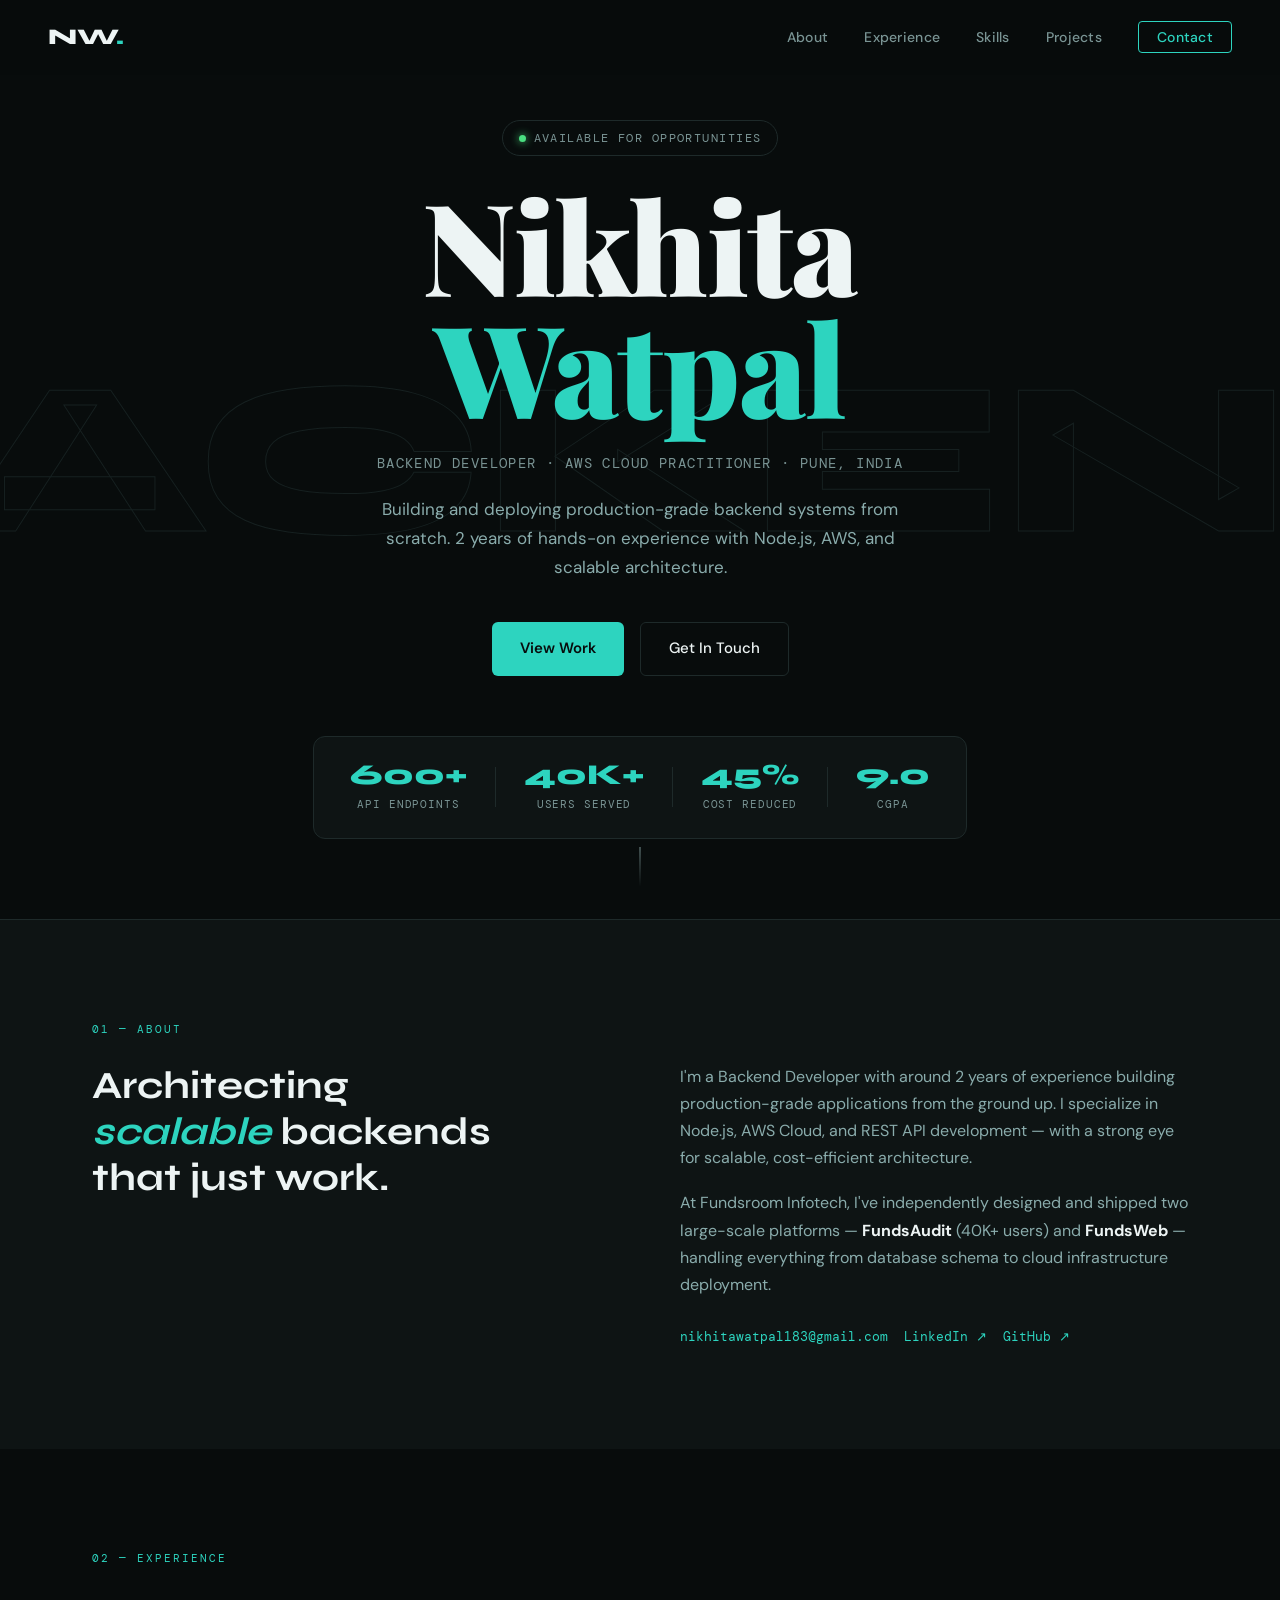
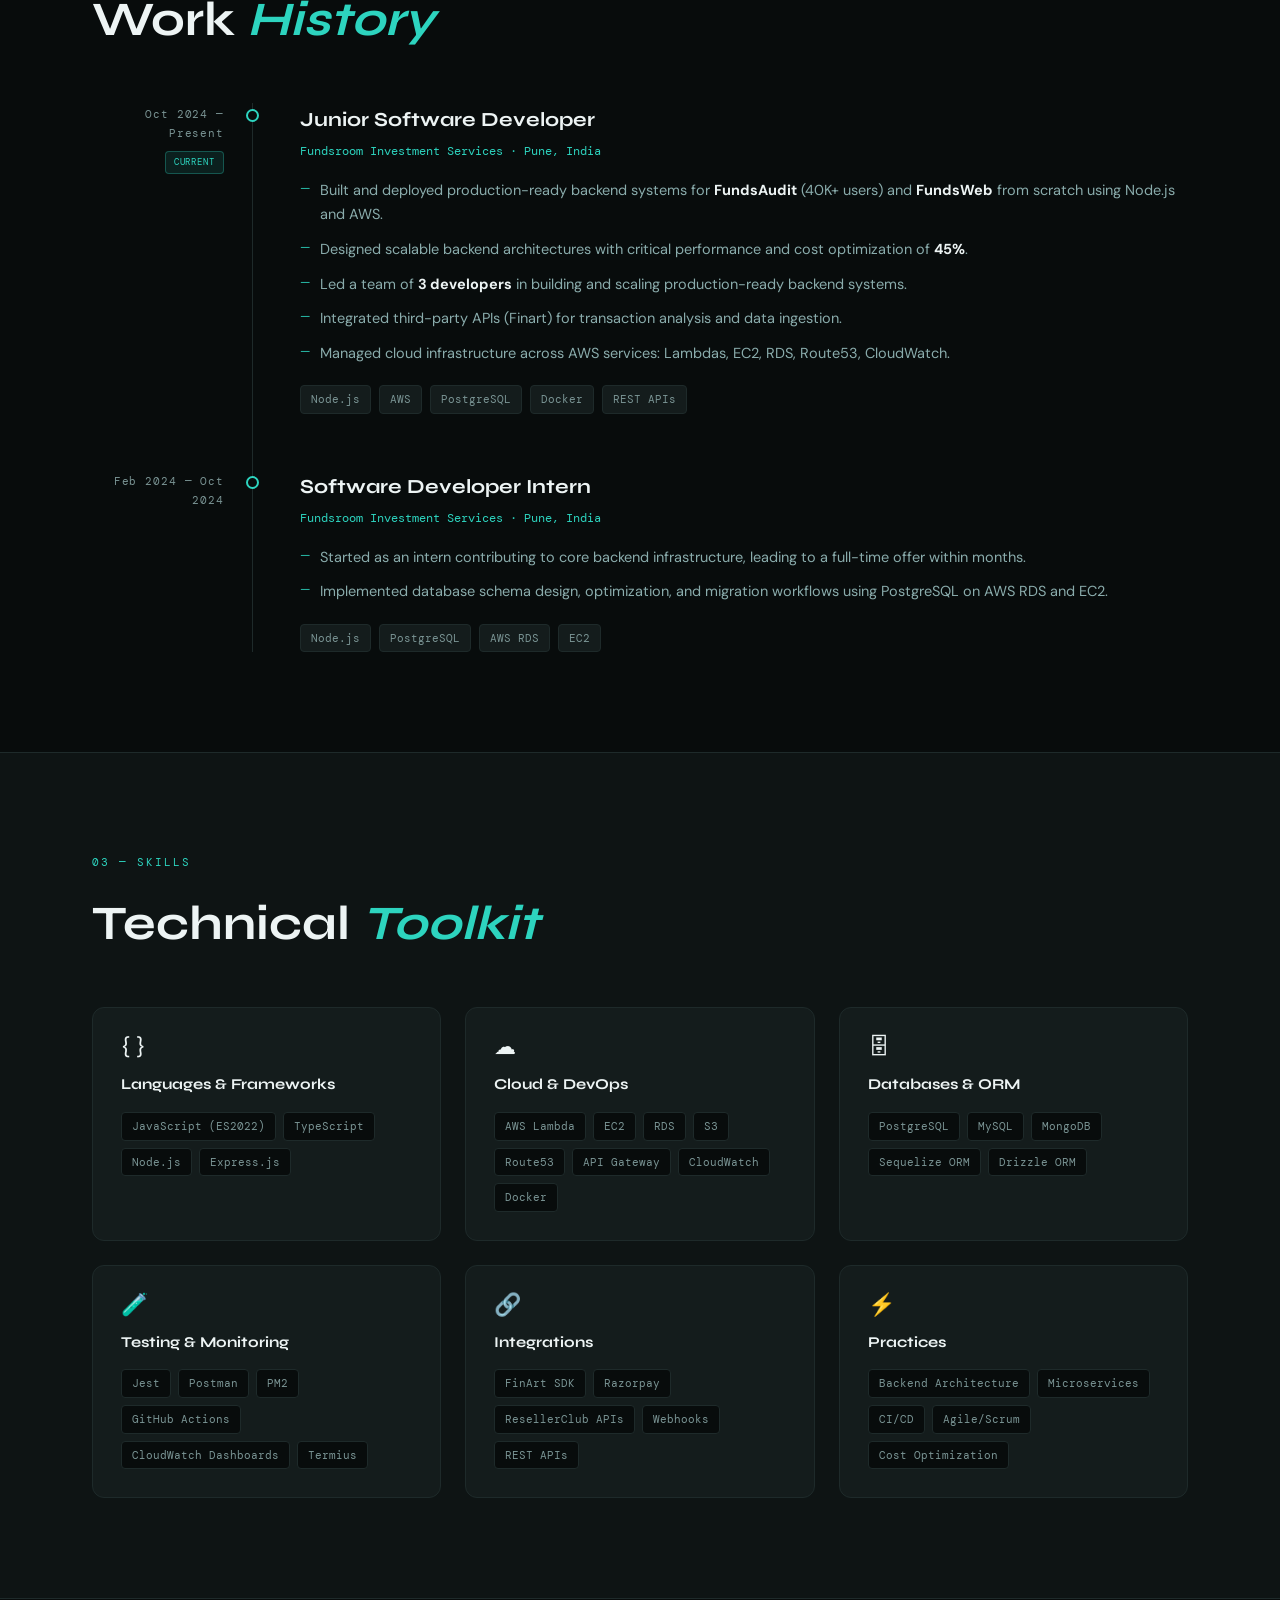
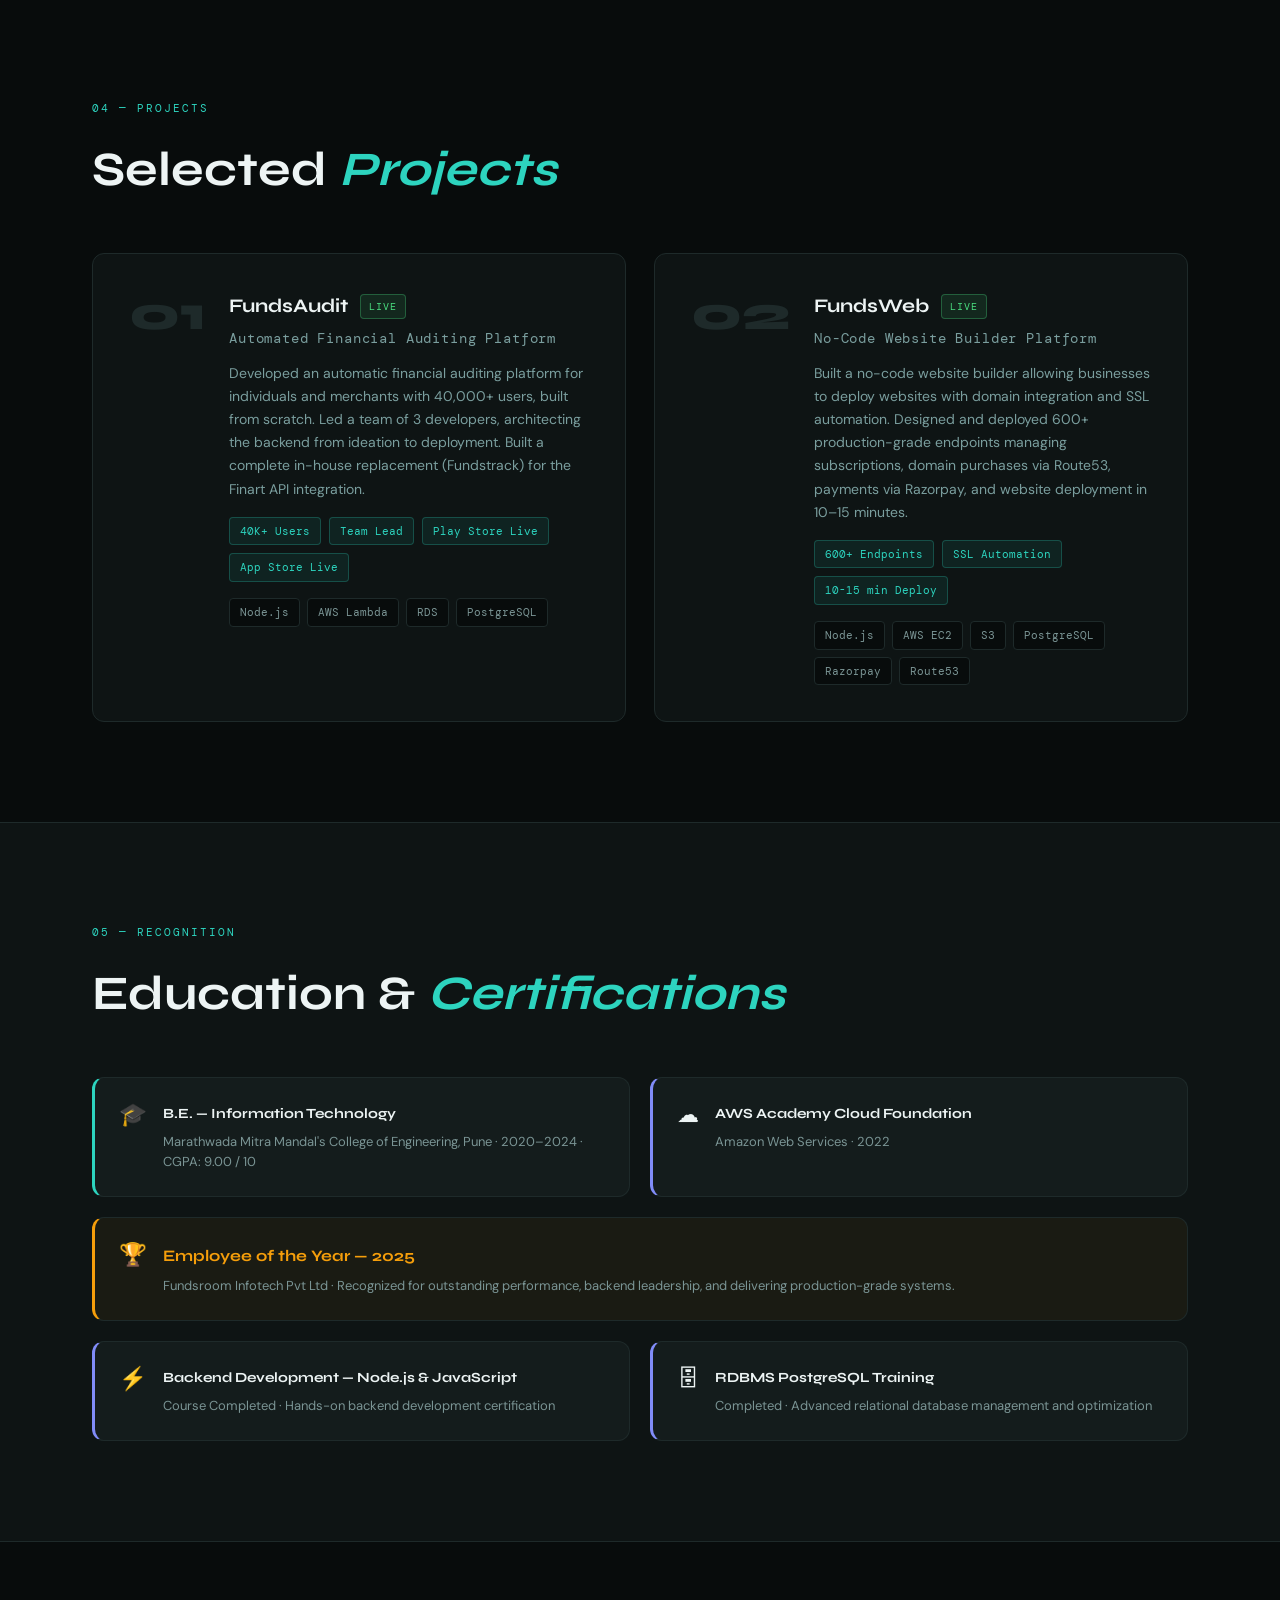
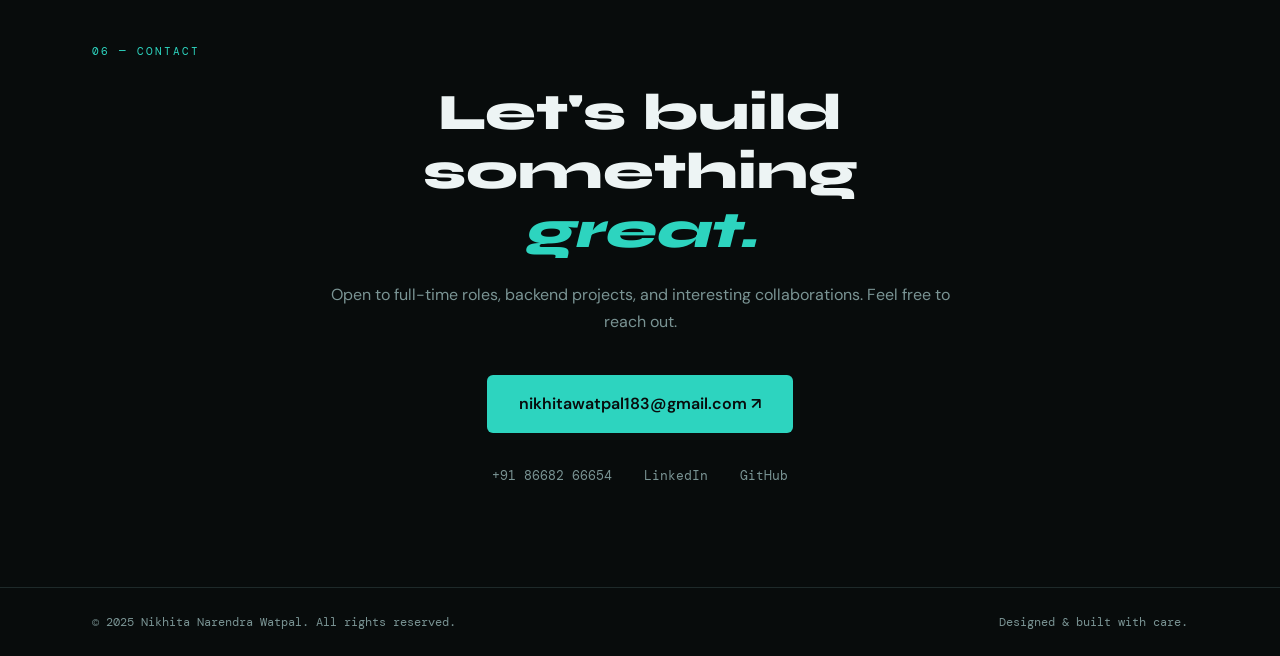
==== index.html @ 1e831c4e "Nikhita Portfolio #2" ====
<!DOCTYPE html>
<html lang="en">
<head>
  <meta charset="UTF-8" />
  <meta name="viewport" content="width=device-width, initial-scale=1.0"/>
  <title>Nikhita Watpal — Backend Developer</title>
  <link rel="stylesheet" href="style.css" />
  <link rel="preconnect" href="https://fonts.googleapis.com">
  <link href="https://fonts.googleapis.com/css2?family=Syne:wght@400;600;700;800&family=DM+Mono:wght@300;400;500&family=DM+Sans:wght@300;400;500&family=Playfair+Display:ital,wght@0,700;0,800;0,900;1,700&display=swap" rel="stylesheet">
</head>
<body>

  <!-- NAV -->
  <nav id="navbar">
    <div class="nav-logo">NW<span class="dot">.</span></div>
    <ul class="nav-links">
      <li><a href="#about">About</a></li>
      <li><a href="#experience">Experience</a></li>
      <li><a href="#skills">Skills</a></li>
      <li><a href="#projects">Projects</a></li>
      <li><a href="#contact" class="nav-cta">Contact</a></li>
    </ul>
    <button class="hamburger" id="hamburger" aria-label="Toggle menu">
      <span></span><span></span><span></span>
    </button>
  </nav>

  <!-- HERO -->
  <section id="hero">
    <div class="hero-bg-text">BACKEND</div>
    <div class="hero-content">
      <div class="hero-tag"><span class="status-dot"></span> Available for opportunities</div>
      <h1 class="hero-name">Nikhita<br><span class="accent">Watpal</span></h1>
      <p class="hero-subtitle">Backend Developer · AWS Cloud Practitioner · Pune, India</p>
      <p class="hero-desc">Building and deploying production-grade backend systems from scratch. 2 years of hands-on experience with Node.js, AWS, and scalable architecture.</p>
      <div class="hero-actions">
        <a href="#projects" class="btn-primary">View Work</a>
        <a href="#contact" class="btn-outline">Get In Touch</a>
      </div>
      <div class="hero-stats">
        <div class="stat"><span class="stat-num">600+</span><span class="stat-label">API Endpoints</span></div>
        <div class="stat-divider"></div>
        <div class="stat"><span class="stat-num">40K+</span><span class="stat-label">Users Served</span></div>
        <div class="stat-divider"></div>
        <div class="stat"><span class="stat-num">45%</span><span class="stat-label">Cost Reduced</span></div>
        <div class="stat-divider"></div>
        <div class="stat"><span class="stat-num">9.0</span><span class="stat-label">CGPA</span></div>
      </div>
    </div>
    <div class="hero-scroll">
      <span>Scroll</span>
      <div class="scroll-line"></div>
    </div>
  </section>

  <!-- ABOUT -->
  <section id="about">
    <div class="container">
      <div class="section-label">01 — About</div>
      <div class="about-grid">
        <div class="about-left">
          <h2 class="section-title">Architecting <br><em>scalable</em> backends <br>that just work.</h2>
        </div>
        <div class="about-right">
          <p>I'm a Backend Developer with around 2 years of experience building production-grade applications from the ground up. I specialize in Node.js, AWS Cloud, and REST API development — with a strong eye for scalable, cost-efficient architecture.</p>
          <p>At Fundsroom Infotech, I've independently designed and shipped two large-scale platforms — <strong>FundsAudit</strong> (40K+ users) and <strong>FundsWeb</strong> — handling everything from database schema to cloud infrastructure deployment.</p>
          <div class="about-links">
            <a href="mailto:nikhitawatpal183@gmail.com" class="inline-link">nikhitawatpal183@gmail.com</a>
            <a href="https://linkedin.com/in/nikhita-watpal" target="_blank" class="inline-link">LinkedIn ↗</a>
            <a href="https://github.com/Nwatpal123" target="_blank" class="inline-link">GitHub ↗</a>
          </div>
        </div>
      </div>
    </div>
  </section>

  <!-- EXPERIENCE -->
  <section id="experience">
    <div class="container">
      <div class="section-label">02 — Experience</div>
      <h2 class="section-title">Work <em>History</em></h2>
      <div class="timeline">

        <div class="timeline-item">
          <div class="timeline-meta">
            <span class="timeline-date">Oct 2024 — Present</span>
            <span class="timeline-badge current">Current</span>
          </div>
          <div class="timeline-content">
            <h3>Junior Software Developer</h3>
            <div class="timeline-company">Fundsroom Investment Services · Pune, India</div>
            <ul class="timeline-points">
              <li>Built and deployed production-ready backend systems for <strong>FundsAudit</strong> (40K+ users) and <strong>FundsWeb</strong> from scratch using Node.js and AWS.</li>
              <li>Designed scalable backend architectures with critical performance and cost optimization of <strong>45%</strong>.</li>
              <li>Led a team of <strong>3 developers</strong> in building and scaling production-ready backend systems.</li>
              <li>Integrated third-party APIs (Finart) for transaction analysis and data ingestion.</li>
              <li>Managed cloud infrastructure across AWS services: Lambdas, EC2, RDS, Route53, CloudWatch.</li>
            </ul>
            <div class="timeline-tags">
              <span>Node.js</span><span>AWS</span><span>PostgreSQL</span><span>Docker</span><span>REST APIs</span>
            </div>
          </div>
        </div>

        <div class="timeline-item">
          <div class="timeline-meta">
            <span class="timeline-date">Feb 2024 — Oct 2024</span>
          </div>
          <div class="timeline-content">
            <h3>Software Developer Intern</h3>
            <div class="timeline-company">Fundsroom Investment Services · Pune, India</div>
            <ul class="timeline-points">
              <li>Started as an intern contributing to core backend infrastructure, leading to a full-time offer within months.</li>
              <li>Implemented database schema design, optimization, and migration workflows using PostgreSQL on AWS RDS and EC2.</li>
            </ul>
            <div class="timeline-tags">
              <span>Node.js</span><span>PostgreSQL</span><span>AWS RDS</span><span>EC2</span>
            </div>
          </div>
        </div>

      </div>
    </div>
  </section>

  <!-- SKILLS -->
  <section id="skills">
    <div class="container">
      <div class="section-label">03 — Skills</div>
      <h2 class="section-title">Technical <em>Toolkit</em></h2>
      <div class="skills-grid">

        <div class="skill-card">
          <div class="skill-icon">{ }</div>
          <h4>Languages & Frameworks</h4>
          <div class="skill-items">
            <span>JavaScript (ES2022)</span><span>TypeScript</span><span>Node.js</span><span>Express.js</span>
          </div>
        </div>

        <div class="skill-card">
          <div class="skill-icon">☁</div>
          <h4>Cloud & DevOps</h4>
          <div class="skill-items">
            <span>AWS Lambda</span><span>EC2</span><span>RDS</span><span>S3</span><span>Route53</span><span>API Gateway</span><span>CloudWatch</span><span>Docker</span>
          </div>
        </div>

        <div class="skill-card">
          <div class="skill-icon">🗄</div>
          <h4>Databases & ORM</h4>
          <div class="skill-items">
            <span>PostgreSQL</span><span>MySQL</span><span>MongoDB</span><span>Sequelize ORM</span><span>Drizzle ORM</span>
          </div>
        </div>

        <div class="skill-card">
          <div class="skill-icon">🧪</div>
          <h4>Testing & Monitoring</h4>
          <div class="skill-items">
            <span>Jest</span><span>Postman</span><span>PM2</span><span>GitHub Actions</span><span>CloudWatch Dashboards</span><span>Termius</span>
          </div>
        </div>

        <div class="skill-card">
          <div class="skill-icon">🔗</div>
          <h4>Integrations</h4>
          <div class="skill-items">
            <span>FinArt SDK</span><span>Razorpay</span><span>ResellerClub APIs</span><span>Webhooks</span><span>REST APIs</span>
          </div>
        </div>

        <div class="skill-card">
          <div class="skill-icon">⚡</div>
          <h4>Practices</h4>
          <div class="skill-items">
            <span>Backend Architecture</span><span>Microservices</span><span>CI/CD</span><span>Agile/Scrum</span><span>Cost Optimization</span>
          </div>
        </div>

      </div>
    </div>
  </section>

  <!-- PROJECTS -->
  <section id="projects">
    <div class="container">
      <div class="section-label">04 — Projects</div>
      <h2 class="section-title">Selected <em>Projects</em></h2>
      <div class="projects-grid">

        <div class="project-card">
          <div class="project-num">01</div>
          <div class="project-body">
            <div class="project-header">
              <h3>FundsAudit</h3>
              <span class="project-status live">Live</span>
            </div>
            <p class="project-tagline">Automated Financial Auditing Platform</p>
            <p>Developed an automatic financial auditing platform for individuals and merchants with 40,000+ users, built from scratch. Led a team of 3 developers, architecting the backend from ideation to deployment. Built a complete in-house replacement (Fundstrack) for the Finart API integration.</p>
            <div class="project-results">
              <span class="result">40K+ Users</span>
              <span class="result">Team Lead</span>
              <span class="result">Play Store Live</span>
              <span class="result">App Store Live</span>
            </div>
            <div class="project-tags">
              <span>Node.js</span><span>AWS Lambda</span><span>RDS</span><span>PostgreSQL</span>
            </div>
          </div>
        </div>

        <div class="project-card">
          <div class="project-num">02</div>
          <div class="project-body">
            <div class="project-header">
              <h3>FundsWeb</h3>
              <span class="project-status live">Live</span>
            </div>
            <p class="project-tagline">No-Code Website Builder Platform</p>
            <p>Built a no-code website builder allowing businesses to deploy websites with domain integration and SSL automation. Designed and deployed 600+ production-grade endpoints managing subscriptions, domain purchases via Route53, payments via Razorpay, and website deployment in 10–15 minutes.</p>
            <div class="project-results">
              <span class="result">600+ Endpoints</span>
              <span class="result">SSL Automation</span>
              <span class="result">10-15 min Deploy</span>
            </div>
            <div class="project-tags">
              <span>Node.js</span><span>AWS EC2</span><span>S3</span><span>PostgreSQL</span><span>Razorpay</span><span>Route53</span>
            </div>
          </div>
        </div>

      </div>
    </div>
  </section>

  <!-- CERTIFICATIONS -->
  <section id="achievements">
    <div class="container">
      <div class="section-label">05 — Recognition</div>
      <h2 class="section-title">Education & <em>Certifications</em></h2>
      <div class="achievements-grid">

        <div class="achievement-card award">
          <div class="ach-icon">🎓</div>
          <div>
            <h4>B.E. — Information Technology</h4>
            <p>Marathwada Mitra Mandal's College of Engineering, Pune · 2020–2024 · CGPA: 9.00 / 10</p>
          </div>
        </div>

        <div class="achievement-card cert">
          <div class="ach-icon">☁</div>
          <div>
            <h4>AWS Academy Cloud Foundation</h4>
            <p>Amazon Web Services · 2022</p>
          </div>
        </div>

        <div class="achievement-card highlight">
  <div class="ach-icon">🏆</div>
  <div>
    <h4>Employee of the Year — 2025</h4>
    <p>Fundsroom Infotech Pvt Ltd · Recognized for outstanding performance, backend leadership, and delivering production-grade systems.</p>
  </div>
</div>


        <div class="achievement-card cert">
          <div class="ach-icon">⚡</div>
          <div>
            <h4>Backend Development — Node.js & JavaScript</h4>
            <p>Course Completed · Hands-on backend development certification</p>
          </div>
        </div>

        <div class="achievement-card cert">
          <div class="ach-icon">🗄</div>
          <div>
            <h4>RDBMS PostgreSQL Training</h4>
            <p>Completed · Advanced relational database management and optimization</p>
          </div>
        </div>

        
      </div>
    </div>
  </section>

  <!-- CONTACT -->
  <section id="contact">
    <div class="container">
      <div class="section-label">06 — Contact</div>
      <div class="contact-inner">
        <h2 class="contact-heading">Let's build something <em>great.</em></h2>
        <p class="contact-sub">Open to full-time roles, backend projects, and interesting collaborations. Feel free to reach out.</p>
        <a href="mailto:nikhitawatpal183@gmail.com" class="btn-primary big">nikhitawatpal183@gmail.com ↗</a>
        <div class="contact-links">
          <a href="tel:+918668266654">+91 86682 66654</a>
          <a href="https://linkedin.com/in/nikhita-watpal" target="_blank">LinkedIn</a>
          <a href="https://github.com/Nwatpal123" target="_blank">GitHub</a>
        </div>
      </div>
    </div>
  </section>

  <!-- FOOTER -->
  <footer>
    <div class="container footer-inner">
      <span>© 2025 Nikhita Narendra Watpal. All rights reserved.</span>
      <span>Designed & built with care.</span>
    </div>
  </footer>

  <script src="script.js"></script>
</body>
</html>
---- style.css ----
/* ============================
   RESET & BASE
   ============================ */
*, *::before, *::after { box-sizing: border-box; margin: 0; padding: 0; }

:root {
  --bg: #080c0c;
  --bg2: #0e1414;
  --bg3: #141c1c;
  --border: #1e2a2a;
  --text: #edf4f4;
  --muted: #7a9494;
  --accent: #2dd4bf;
  --accent2: #14b8a6;
  --white: #ffffff;

  --font-display: 'Syne', sans-serif;
  --font-body: 'DM Sans', sans-serif;
  --font-mono: 'DM Mono', monospace;

  --max-w: 1160px;
  --radius: 12px;
}

html { scroll-behavior: smooth; }

body {
  background: var(--bg);
  color: var(--text);
  font-family: var(--font-body);
  font-size: 16px;
  line-height: 1.7;
  overflow-x: hidden;
}

/* ============================
   UTILITY
   ============================ */
.container {
  max-width: var(--max-w);
  margin: 0 auto;
  padding: 0 32px;
}

.section-label {
  font-family: var(--font-mono);
  font-size: 11px;
  letter-spacing: 0.18em;
  text-transform: uppercase;
  color: var(--accent);
  margin-bottom: 24px;
}

.section-title {
  font-family: var(--font-display);
  font-size: clamp(2rem, 4vw, 3rem);
  font-weight: 700;
  line-height: 1.15;
  color: var(--text);
  margin-bottom: 56px;
}

.section-title em {
  font-style: italic;
  color: var(--accent);
}

/* ============================
   NAV
   ============================ */
#navbar {
  position: fixed;
  top: 0; left: 0; right: 0;
  z-index: 100;
  display: flex;
  align-items: center;
  justify-content: space-between;
  padding: 18px 48px;
  background: rgba(8,12,12,0.85);
  backdrop-filter: blur(16px);
  border-bottom: 1px solid transparent;
  transition: border-color 0.3s, padding 0.3s;
}

#navbar.scrolled {
  border-color: var(--border);
  padding: 14px 48px;
}

.nav-logo {
  font-family: var(--font-display);
  font-size: 1.4rem;
  font-weight: 800;
  color: var(--text);
}

.nav-logo .dot { color: var(--accent); }

.nav-links {
  display: flex;
  gap: 36px;
  list-style: none;
}

.nav-links a {
  font-family: var(--font-body);
  font-size: 14px;
  font-weight: 500;
  color: var(--muted);
  text-decoration: none;
  letter-spacing: 0.02em;
  transition: color 0.2s;
}

.nav-links a:hover { color: var(--text); }

.nav-links .nav-cta {
  color: var(--accent);
  border: 1px solid var(--accent);
  padding: 6px 18px;
  border-radius: 4px;
  transition: background 0.2s, color 0.2s;
}

.nav-links .nav-cta:hover {
  background: var(--accent);
  color: var(--bg);
}

.hamburger {
  display: none;
  flex-direction: column;
  gap: 5px;
  background: none;
  border: none;
  cursor: pointer;
  padding: 4px;
}

.hamburger span {
  display: block;
  width: 24px;
  height: 2px;
  background: var(--text);
  transition: all 0.3s;
}

/* ============================
   HERO
   ============================ */
#hero {
  min-height: 100vh;
  display: flex;
  align-items: center;
  justify-content: center;
  padding: 120px 48px 80px;
  position: relative;
  overflow: hidden;
}

.hero-bg-text {
  position: absolute;
  top: 50%;
  left: 50%;
  transform: translate(-50%, -50%);
  font-family: var(--font-display);
  font-size: clamp(80px, 18vw, 220px);
  font-weight: 800;
  color: transparent;
  -webkit-text-stroke: 1px #162020;
  white-space: nowrap;
  pointer-events: none;
  user-select: none;
  z-index: 0;
}

.hero-content {
  position: relative;
  z-index: 1;
  max-width: 820px;
  text-align: center;
}

.hero-tag {
  display: inline-flex;
  align-items: center;
  gap: 8px;
  font-family: var(--font-mono);
  font-size: 12px;
  letter-spacing: 0.12em;
  text-transform: uppercase;
  color: var(--muted);
  border: 1px solid var(--border);
  padding: 7px 16px;
  border-radius: 100px;
  margin-bottom: 28px;
  opacity: 0;
  animation: fadeUp 0.6s ease 0.1s forwards;
}

.status-dot {
  width: 7px; height: 7px;
  border-radius: 50%;
  background: #4ade80;
  box-shadow: 0 0 8px #4ade80;
  animation: pulse 2s ease infinite;
}

@keyframes pulse {
  0%, 100% { opacity: 1; }
  50% { opacity: 0.4; }
}

.hero-name {
  font-family: 'Playfair Display', serif;
  font-size: clamp(3.5rem, 10vw, 8rem);
  font-weight: 900;
  line-height: 0.95;
  color: var(--text);
  margin-bottom: 24px;
  letter-spacing: -0.01em;
  opacity: 0;
  animation: fadeUp 0.7s ease 0.2s forwards;
}

.hero-name .accent { color: var(--accent); }

.hero-subtitle {
  font-family: var(--font-mono);
  font-size: 14px;
  letter-spacing: 0.1em;
  color: var(--muted);
  text-transform: uppercase;
  margin-bottom: 20px;
  opacity: 0;
  animation: fadeUp 0.7s ease 0.3s forwards;
}

.hero-desc {
  font-size: 17px;
  color: #8aacac;
  max-width: 540px;
  margin: 0 auto 40px;
  opacity: 0;
  animation: fadeUp 0.7s ease 0.4s forwards;
}

.hero-actions {
  display: flex;
  gap: 16px;
  justify-content: center;
  margin-bottom: 60px;
  opacity: 0;
  animation: fadeUp 0.7s ease 0.5s forwards;
}

.btn-primary {
  display: inline-flex;
  align-items: center;
  gap: 8px;
  background: var(--accent);
  color: var(--bg);
  font-family: var(--font-body);
  font-weight: 600;
  font-size: 15px;
  padding: 13px 28px;
  border-radius: 6px;
  text-decoration: none;
  transition: background 0.2s, transform 0.2s;
}

.btn-primary:hover {
  background: var(--accent2);
  transform: translateY(-2px);
}

.btn-primary.big {
  font-size: 16px;
  padding: 15px 32px;
  word-break: break-all;
}

.btn-outline {
  display: inline-flex;
  align-items: center;
  background: transparent;
  color: var(--text);
  font-family: var(--font-body);
  font-weight: 500;
  font-size: 15px;
  padding: 13px 28px;
  border-radius: 6px;
  border: 1px solid var(--border);
  text-decoration: none;
  transition: border-color 0.2s, color 0.2s, transform 0.2s;
}

.btn-outline:hover {
  border-color: var(--accent);
  color: var(--accent);
  transform: translateY(-2px);
}

.hero-stats {
  display: flex;
  align-items: center;
  justify-content: center;
  gap: 28px;
  border: 1px solid var(--border);
  border-radius: var(--radius);
  padding: 24px 36px;
  background: var(--bg2);
  opacity: 0;
  animation: fadeUp 0.7s ease 0.6s forwards;
  flex-wrap: wrap;
}

.stat { text-align: center; }

.stat-num {
  display: block;
  font-family: var(--font-display);
  font-size: 1.8rem;
  font-weight: 800;
  color: var(--accent);
  line-height: 1;
}

.stat-label {
  display: block;
  font-family: var(--font-mono);
  font-size: 11px;
  color: var(--muted);
  letter-spacing: 0.08em;
  margin-top: 6px;
  text-transform: uppercase;
}

.stat-divider {
  width: 1px;
  height: 40px;
  background: var(--border);
}

.hero-scroll {
  position: absolute;
  bottom: 32px;
  left: 50%;
  transform: translateX(-50%);
  display: flex;
  flex-direction: column;
  align-items: center;
  gap: 10px;
  font-family: var(--font-mono);
  font-size: 10px;
  letter-spacing: 0.15em;
  text-transform: uppercase;
  color: var(--muted);
  opacity: 0;
  animation: fadeIn 1s ease 1.2s forwards;
}

.scroll-line {
  width: 1px;
  height: 40px;
  background: linear-gradient(to bottom, var(--muted), transparent);
  animation: scrollAnim 2s ease infinite;
}

@keyframes scrollAnim {
  0% { transform: scaleY(0); transform-origin: top; }
  50% { transform: scaleY(1); transform-origin: top; }
  51% { transform: scaleY(1); transform-origin: bottom; }
  100% { transform: scaleY(0); transform-origin: bottom; }
}

/* ============================
   SECTIONS
   ============================ */
section { padding: 100px 0; }

#about { background: var(--bg2); border-top: 1px solid var(--border); }
#experience { background: var(--bg); }
#skills { background: var(--bg2); border-top: 1px solid var(--border); }
#projects { background: var(--bg); border-top: 1px solid var(--border); }
#achievements { background: var(--bg2); border-top: 1px solid var(--border); }
#contact { background: var(--bg); border-top: 1px solid var(--border); }

/* ============================
   ABOUT
   ============================ */
.about-grid {
  display: grid;
  grid-template-columns: 1fr 1fr;
  gap: 80px;
  align-items: start;
}

.about-left h2 {
  font-family: var(--font-display);
  font-size: clamp(1.8rem, 3vw, 2.4rem);
  font-weight: 700;
  line-height: 1.2;
}

.about-left h2 em {
  font-style: italic;
  color: var(--accent);
}

.about-right p {
  color: #8aacac;
  margin-bottom: 18px;
  font-size: 16px;
}

.about-right p strong { color: var(--text); }

.about-links {
  display: flex;
  flex-wrap: wrap;
  gap: 16px;
  margin-top: 28px;
}

.inline-link {
  font-family: var(--font-mono);
  font-size: 13px;
  color: var(--accent);
  text-decoration: none;
  border-bottom: 1px solid transparent;
  transition: border-color 0.2s;
}

.inline-link:hover { border-color: var(--accent); }

/* ============================
   TIMELINE
   ============================ */
.timeline {
  display: flex;
  flex-direction: column;
  position: relative;
}

.timeline::before {
  content: '';
  position: absolute;
  left: 160px;
  top: 0; bottom: 0;
  width: 1px;
  background: var(--border);
}

.timeline-item {
  display: grid;
  grid-template-columns: 160px 1fr;
  gap: 48px;
  padding: 0 0 56px;
  position: relative;
}

.timeline-item:last-child { padding-bottom: 0; }

.timeline-item::before {
  content: '';
  position: absolute;
  left: 154px;
  top: 6px;
  width: 13px; height: 13px;
  border-radius: 50%;
  background: var(--bg);
  border: 2px solid var(--accent);
  z-index: 1;
}

.timeline-meta {
  display: flex;
  flex-direction: column;
  gap: 8px;
  padding-top: 2px;
}

.timeline-date {
  font-family: var(--font-mono);
  font-size: 11px;
  color: var(--muted);
  letter-spacing: 0.08em;
  text-align: right;
  padding-right: 28px;
}

.timeline-badge {
  align-self: flex-end;
  margin-right: 28px;
  font-family: var(--font-mono);
  font-size: 9px;
  letter-spacing: 0.1em;
  text-transform: uppercase;
  padding: 3px 8px;
  border-radius: 4px;
}

.timeline-badge.current {
  background: rgba(45, 212, 191, 0.1);
  color: var(--accent);
  border: 1px solid rgba(45, 212, 191, 0.3);
}

.timeline-content h3 {
  font-family: var(--font-display);
  font-size: 1.25rem;
  font-weight: 700;
  color: var(--text);
  margin-bottom: 4px;
}

.timeline-company {
  font-family: var(--font-mono);
  font-size: 12px;
  color: var(--accent);
  margin-bottom: 16px;
}

.timeline-points {
  list-style: none;
  display: flex;
  flex-direction: column;
  gap: 10px;
  margin-bottom: 20px;
}

.timeline-points li {
  font-size: 14.5px;
  color: #8aacac;
  padding-left: 20px;
  position: relative;
}

.timeline-points li::before {
  content: '—';
  position: absolute;
  left: 0;
  color: var(--accent);
  font-size: 12px;
}

.timeline-points li strong { color: var(--text); }

.timeline-tags {
  display: flex;
  flex-wrap: wrap;
  gap: 8px;
}

.timeline-tags span {
  font-family: var(--font-mono);
  font-size: 11px;
  padding: 4px 10px;
  border-radius: 4px;
  background: var(--bg3);
  color: var(--muted);
  border: 1px solid var(--border);
}

/* ============================
   SKILLS
   ============================ */
.skills-grid {
  display: grid;
  grid-template-columns: repeat(3, 1fr);
  gap: 24px;
}

.skill-card {
  background: var(--bg3);
  border: 1px solid var(--border);
  border-radius: var(--radius);
  padding: 28px;
  transition: border-color 0.2s, transform 0.2s;
}

.skill-card:hover {
  border-color: rgba(45, 212, 191, 0.4);
  transform: translateY(-4px);
}

.skill-icon {
  font-size: 22px;
  margin-bottom: 14px;
  line-height: 1;
}

.skill-card h4 {
  font-family: var(--font-display);
  font-size: 15px;
  font-weight: 700;
  color: var(--text);
  margin-bottom: 14px;
}

.skill-items {
  display: flex;
  flex-wrap: wrap;
  gap: 7px;
}

.skill-items span {
  font-family: var(--font-mono);
  font-size: 11px;
  padding: 4px 10px;
  border-radius: 4px;
  background: var(--bg);
  color: var(--muted);
  border: 1px solid var(--border);
}

/* ============================
   PROJECTS
   ============================ */
.projects-grid {
  display: grid;
  grid-template-columns: repeat(2, 1fr);
  gap: 28px;
}

.project-card {
  background: var(--bg2);
  border: 1px solid var(--border);
  border-radius: var(--radius);
  padding: 36px;
  display: flex;
  gap: 24px;
  transition: border-color 0.2s, transform 0.2s;
}

.project-card:hover {
  border-color: rgba(45, 212, 191, 0.4);
  transform: translateY(-4px);
}

.project-num {
  font-family: var(--font-display);
  font-size: 3rem;
  font-weight: 800;
  color: var(--border);
  line-height: 1;
  flex-shrink: 0;
}

.project-header {
  display: flex;
  align-items: center;
  gap: 12px;
  margin-bottom: 4px;
}

.project-body h3 {
  font-family: var(--font-display);
  font-size: 1.2rem;
  font-weight: 700;
  color: var(--text);
}

.project-status {
  font-family: var(--font-mono);
  font-size: 10px;
  padding: 3px 8px;
  border-radius: 4px;
  text-transform: uppercase;
  letter-spacing: 0.1em;
}

.project-status.live {
  background: rgba(74, 222, 128, 0.1);
  color: #4ade80;
  border: 1px solid rgba(74, 222, 128, 0.3);
}

.project-tagline {
  font-family: var(--font-mono);
  font-size: 11px;
  color: var(--accent);
  margin-bottom: 12px !important;
  letter-spacing: 0.06em;
}

.project-body p {
  font-size: 14px;
  color: #7a9e9e;
  margin-bottom: 16px;
  line-height: 1.65;
}

.project-results {
  display: flex;
  flex-wrap: wrap;
  gap: 8px;
  margin-bottom: 16px;
}

.result {
  font-family: var(--font-mono);
  font-size: 11px;
  padding: 4px 10px;
  border-radius: 4px;
  background: rgba(45, 212, 191, 0.08);
  color: var(--accent);
  border: 1px solid rgba(45, 212, 191, 0.25);
}

.project-tags {
  display: flex;
  flex-wrap: wrap;
  gap: 7px;
}

.project-tags span {
  font-family: var(--font-mono);
  font-size: 11px;
  padding: 4px 10px;
  border-radius: 4px;
  background: var(--bg);
  color: var(--muted);
  border: 1px solid var(--border);
}

/* ============================
   ACHIEVEMENTS
   ============================ */
.achievements-grid {
  display: grid;
  grid-template-columns: repeat(2, 1fr);
  gap: 20px;
}

.achievement-card {
  background: var(--bg3);
  border: 1px solid var(--border);
  border-radius: var(--radius);
  padding: 24px;
  display: flex;
  gap: 16px;
  align-items: flex-start;
  transition: border-color 0.2s, transform 0.2s;
}

.achievement-card:hover {
  border-color: rgba(45, 212, 191, 0.3);
  transform: translateY(-3px);
}

.achievement-card.award {
  border-left: 3px solid var(--accent);
}

.achievement-card.highlight {
  border-left: 3px solid #f59e0b;
  background: rgba(245, 158, 11, 0.05);
  grid-column: span 2;
}

.achievement-card.highlight h4 {
  color: #f59e0b;
  font-size: 16px;
}

.achievement-card.cert {
  border-left: 3px solid #818cf8;
}

.ach-icon {
  font-size: 1.4rem;
  flex-shrink: 0;
  line-height: 1;
  margin-top: 2px;
}

.achievement-card h4 {
  font-family: var(--font-display);
  font-size: 14px;
  font-weight: 700;
  color: var(--text);
  margin-bottom: 6px;
}

.achievement-card p {
  font-size: 13px;
  color: var(--muted);
  line-height: 1.55;
}

/* ============================
   CONTACT
   ============================ */
.contact-inner {
  text-align: center;
  max-width: 640px;
  margin: 0 auto;
}

.contact-heading {
  font-family: var(--font-display);
  font-size: clamp(2rem, 4vw, 3.2rem);
  font-weight: 800;
  line-height: 1.15;
  margin-bottom: 20px;
}

.contact-heading em {
  font-style: italic;
  color: var(--accent);
}

.contact-sub {
  font-size: 16px;
  color: var(--muted);
  margin-bottom: 40px;
}

.contact-links {
  display: flex;
  justify-content: center;
  gap: 32px;
  margin-top: 32px;
  flex-wrap: wrap;
}

.contact-links a {
  font-family: var(--font-mono);
  font-size: 13px;
  color: var(--muted);
  text-decoration: none;
  transition: color 0.2s;
}

.contact-links a:hover { color: var(--accent); }

/* ============================
   FOOTER
   ============================ */
footer {
  background: var(--bg);
  border-top: 1px solid var(--border);
  padding: 24px 0;
}

.footer-inner {
  display: flex;
  justify-content: space-between;
  align-items: center;
  font-family: var(--font-mono);
  font-size: 12px;
  color: var(--muted);
}

/* ============================
   ANIMATIONS
   ============================ */
@keyframes fadeUp {
  from { opacity: 0; transform: translateY(24px); }
  to   { opacity: 1; transform: translateY(0); }
}

@keyframes fadeIn {
  from { opacity: 0; }
  to   { opacity: 1; }
}

.reveal {
  opacity: 0;
  transform: translateY(30px);
  transition: opacity 0.6s ease, transform 0.6s ease;
}

.reveal.visible {
  opacity: 1;
  transform: translateY(0);
}

/* ============================
   RESPONSIVE
   ============================ */
@media (max-width: 900px) {
  #navbar { padding: 16px 24px; }
  #navbar.scrolled { padding: 12px 24px; }

  .nav-links { display: none; flex-direction: column; position: fixed; top: 0; left: 0; right: 0; bottom: 0; background: var(--bg); align-items: center; justify-content: center; gap: 32px; z-index: 99; }
  .nav-links.open { display: flex; }
  .nav-links a { font-size: 22px; }
  .hamburger { display: flex; z-index: 100; }

  #hero { padding: 100px 24px 64px; }
  .hero-stats { gap: 16px; padding: 20px 24px; }
  .stat-divider { width: 40px; height: 1px; }

  .about-grid { grid-template-columns: 1fr; gap: 40px; }
  .skills-grid { grid-template-columns: repeat(2, 1fr); }
  .projects-grid { grid-template-columns: 1fr; }
  .achievements-grid { grid-template-columns: 1fr; }

  .timeline::before { left: 0; }
  .timeline-item { grid-template-columns: 1fr; gap: 8px; padding-left: 24px; }
  .timeline-item::before { left: -6px; }
  .timeline-meta { flex-direction: row; align-items: center; }
  .timeline-date { text-align: left; padding-right: 0; }
  .timeline-badge { margin-right: 0; }

  .container { padding: 0 24px; }
  section { padding: 72px 0; }
}

@media (max-width: 560px) {
  .skills-grid { grid-template-columns: 1fr; }
  .project-card { flex-direction: column; gap: 12px; }
  .hero-actions { flex-direction: column; align-items: center; }
  .footer-inner { flex-direction: column; gap: 8px; text-align: center; }
  .btn-primary.big { font-size: 13px; padding: 13px 20px; }
}
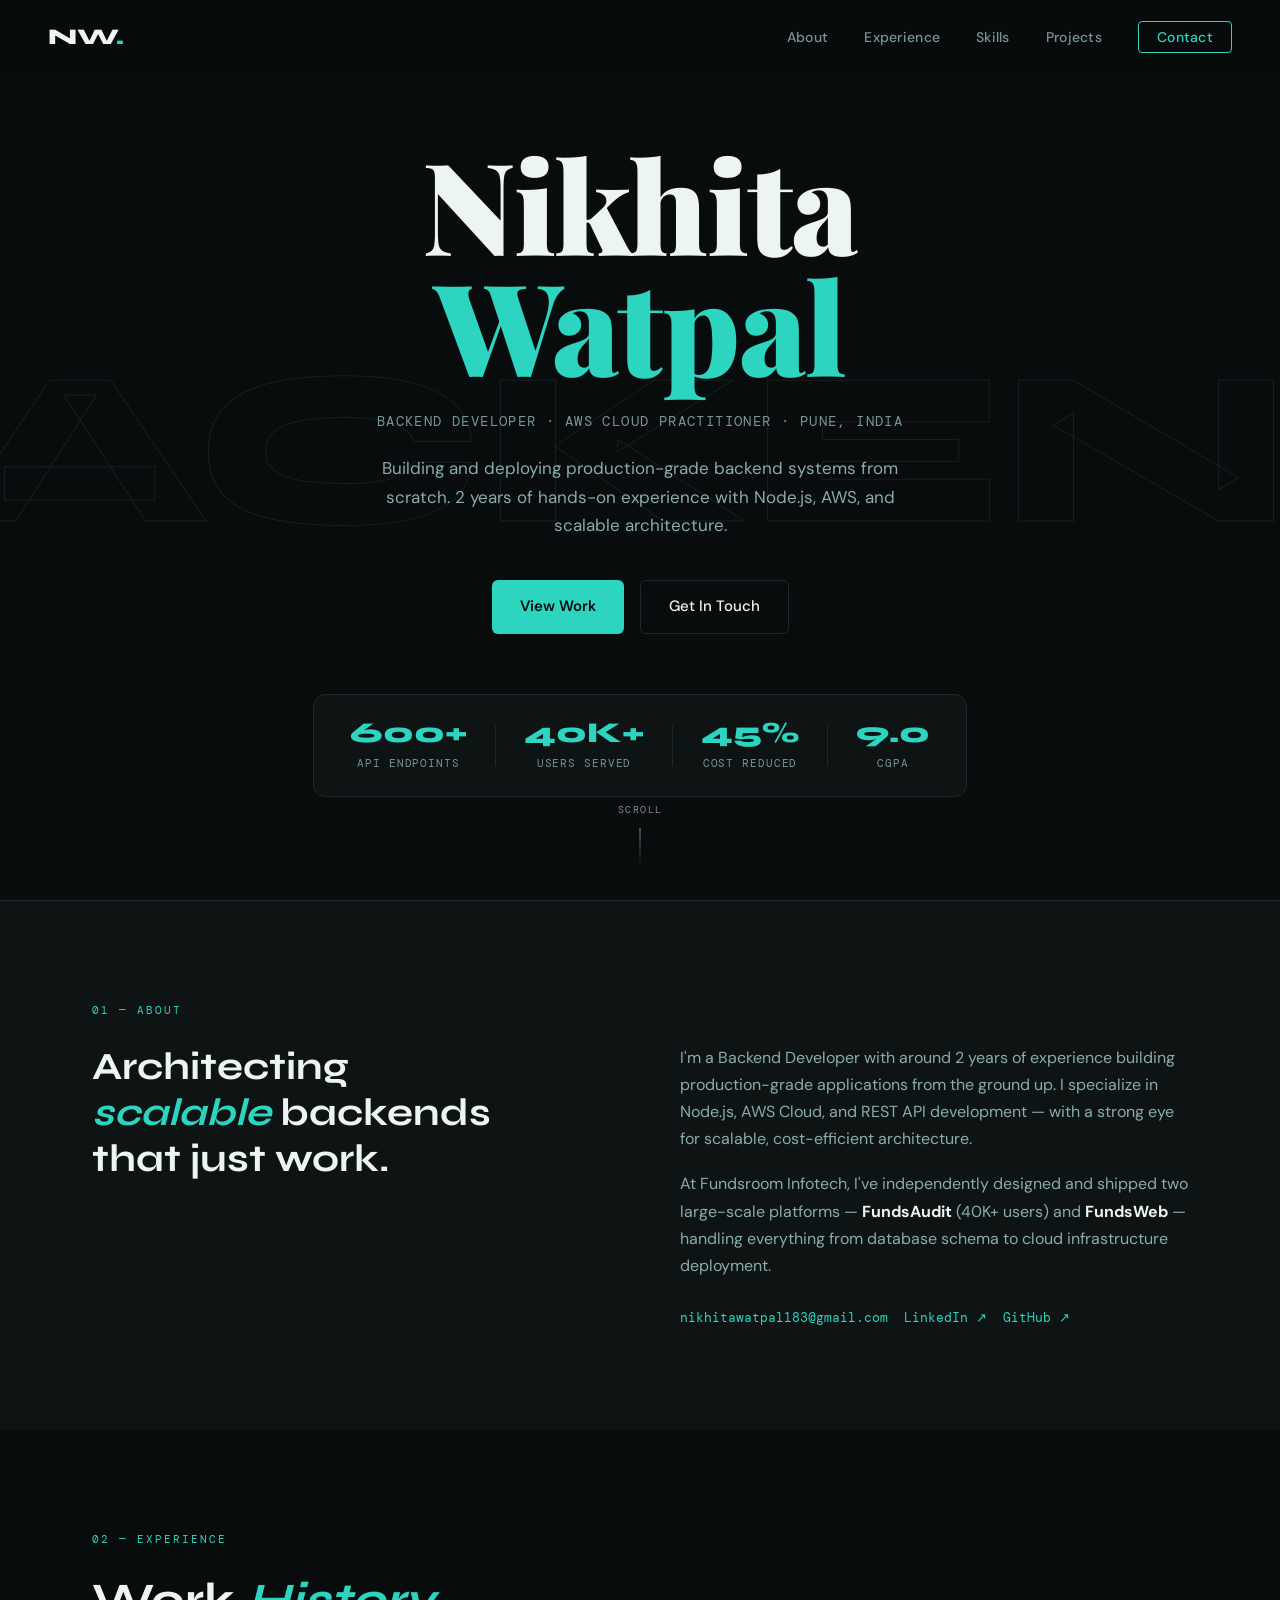
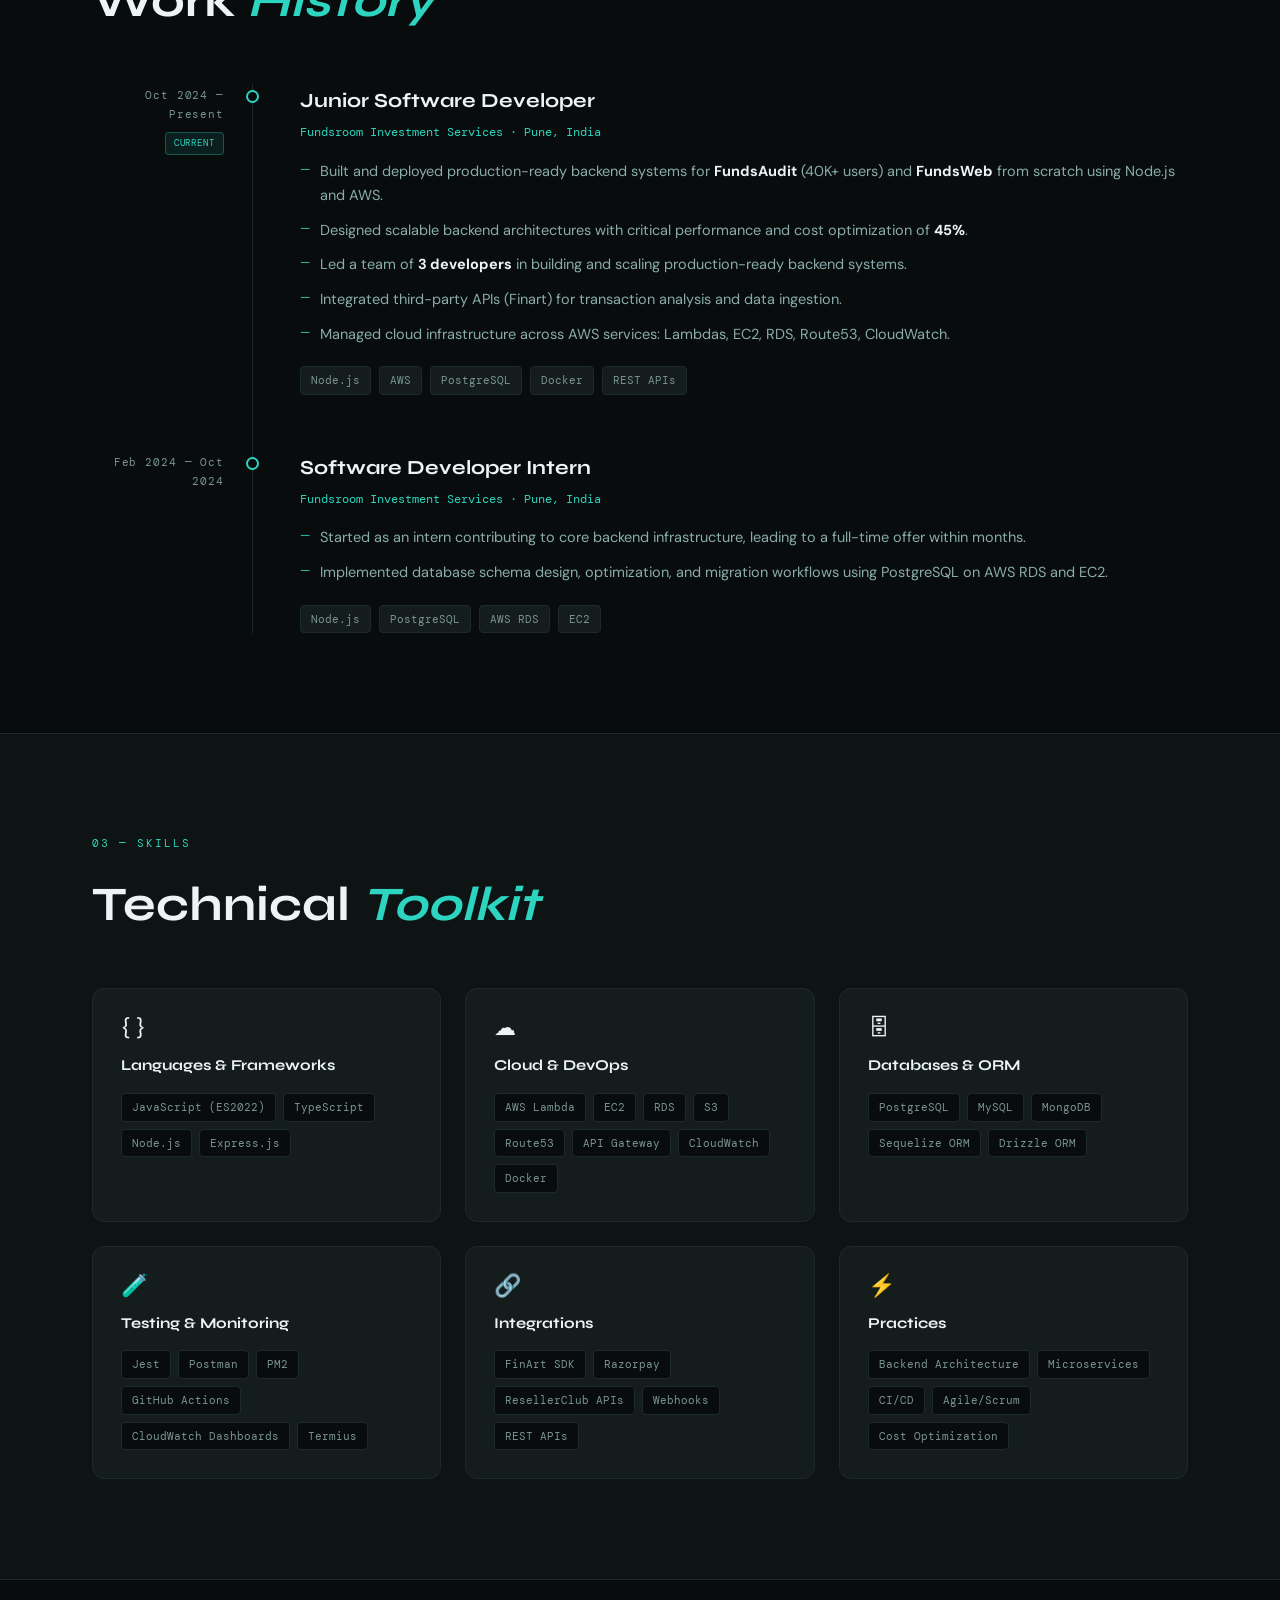
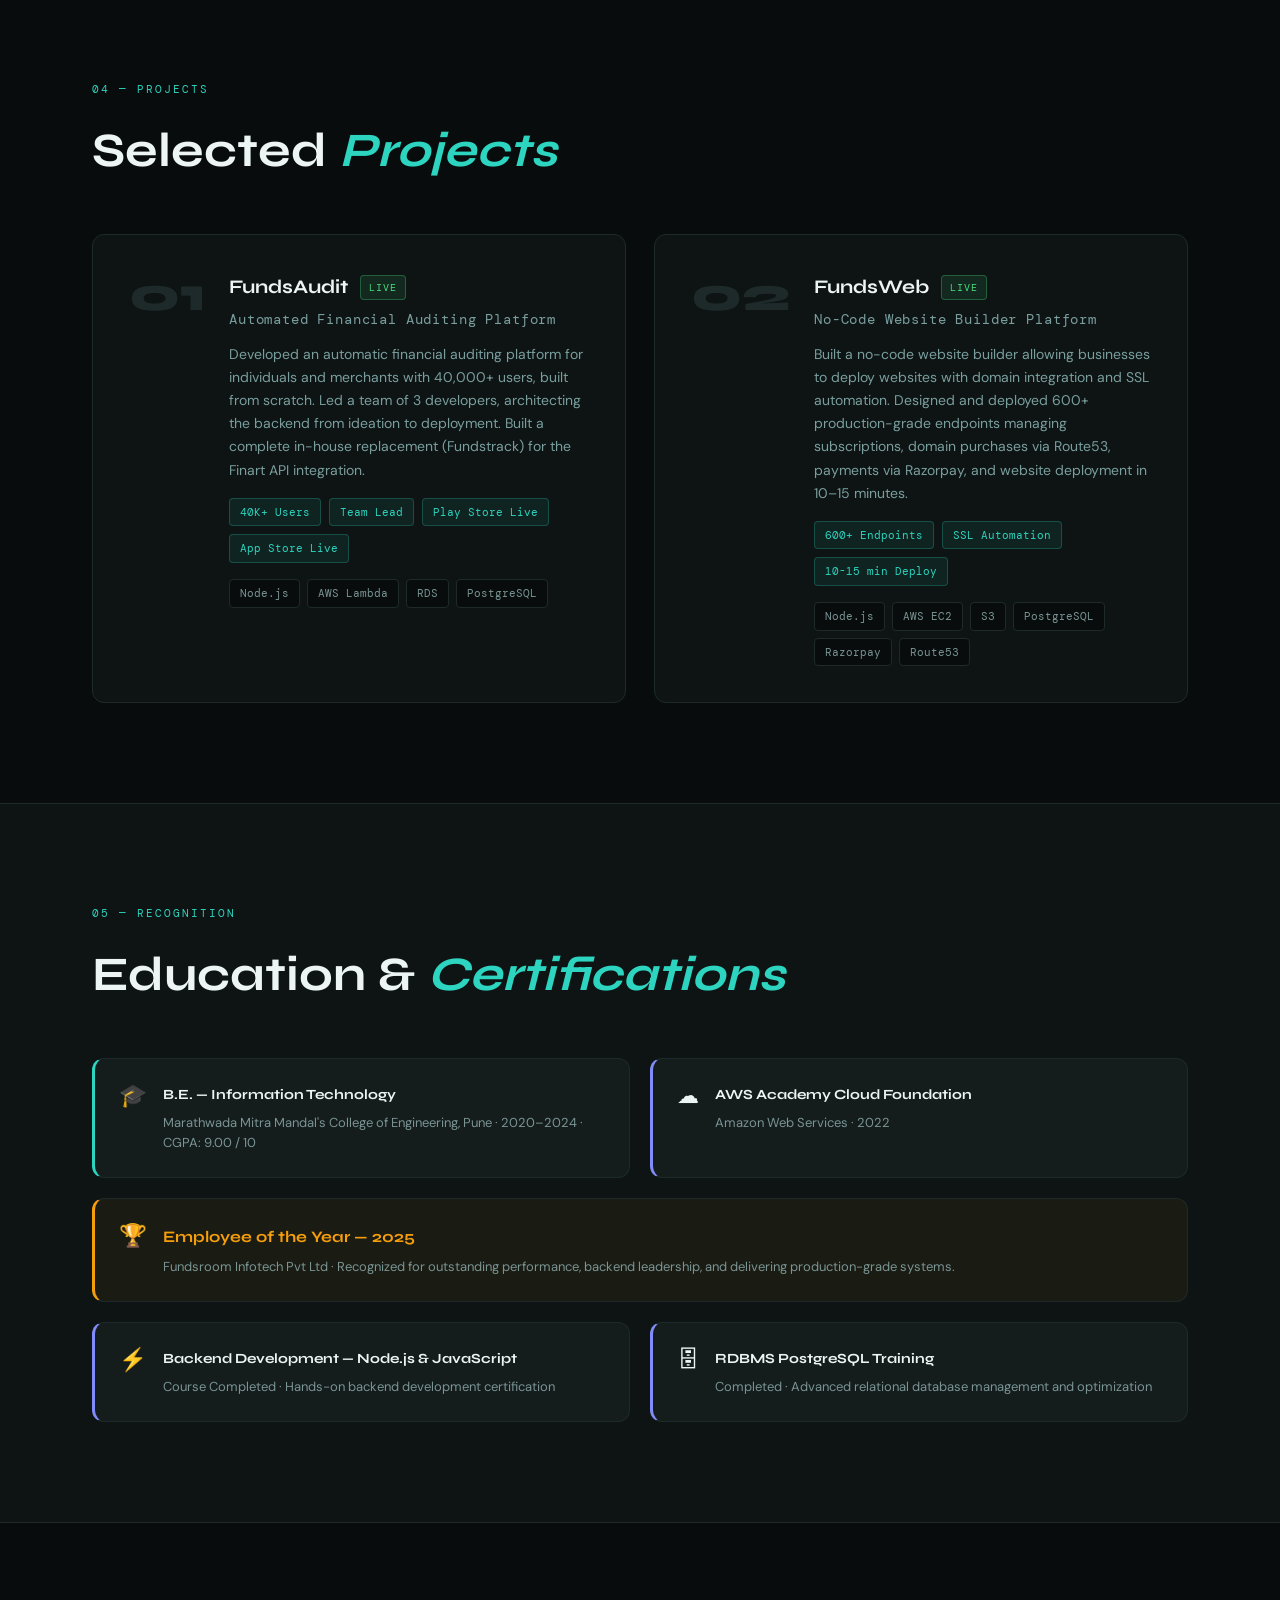
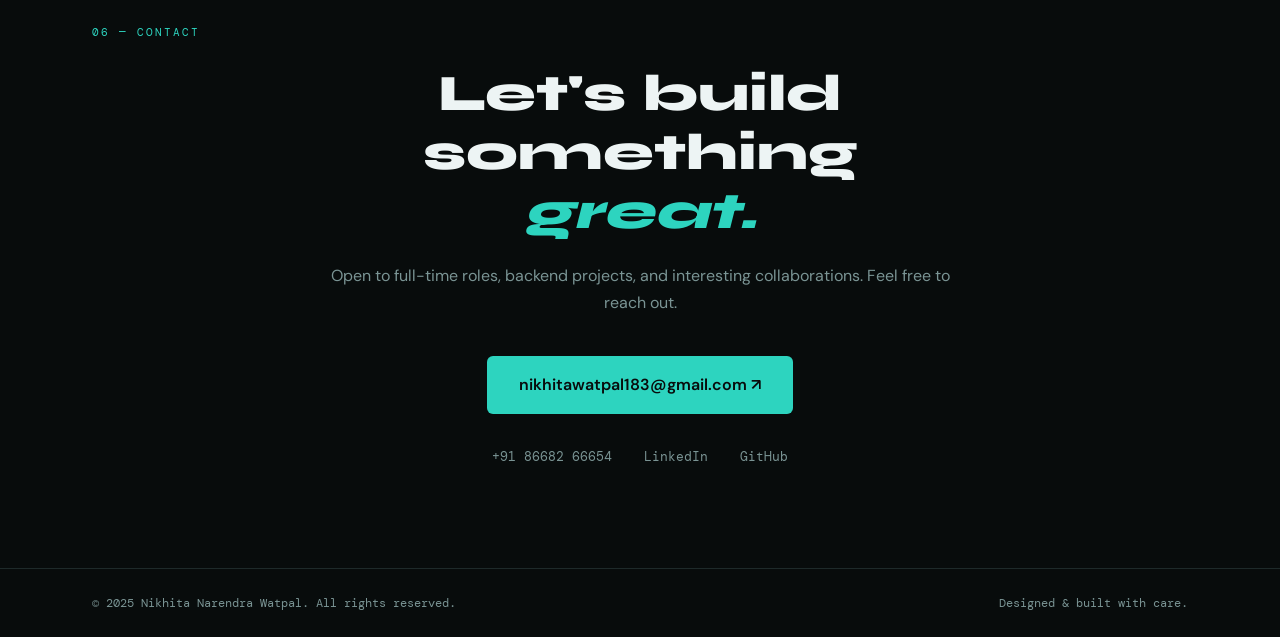
==== commit 7d373555: "Nikhita Portfolio #4" ====
--- a/index.html
+++ b/index.html
@@ -29,7 +29,6 @@
   <section id="hero">
     <div class="hero-bg-text">BACKEND</div>
     <div class="hero-content">
-      <div class="hero-tag"><span class="status-dot"></span> Available for opportunities</div>
       <h1 class="hero-name">Nikhita<br><span class="accent">Watpal</span></h1>
       <p class="hero-subtitle">Backend Developer · AWS Cloud Practitioner · Pune, India</p>
       <p class="hero-desc">Building and deploying production-grade backend systems from scratch. 2 years of hands-on experience with Node.js, AWS, and scalable architecture.</p>
@@ -66,7 +65,7 @@
           <p>At Fundsroom Infotech, I've independently designed and shipped two large-scale platforms — <strong>FundsAudit</strong> (40K+ users) and <strong>FundsWeb</strong> — handling everything from database schema to cloud infrastructure deployment.</p>
           <div class="about-links">
             <a href="mailto:nikhitawatpal183@gmail.com" class="inline-link">nikhitawatpal183@gmail.com</a>
-            <a href="https://linkedin.com/in/nikhita-watpal" target="_blank" class="inline-link">LinkedIn ↗</a>
+            <a href="https://www.linkedin.com/in/nikhita-watpal-6070b3226/" target="_blank" class="inline-link">LinkedIn ↗</a>
             <a href="https://github.com/Nwatpal123" target="_blank" class="inline-link">GitHub ↗</a>
           </div>
         </div>
@@ -297,7 +296,7 @@
         <a href="mailto:nikhitawatpal183@gmail.com" class="btn-primary big">nikhitawatpal183@gmail.com ↗</a>
         <div class="contact-links">
           <a href="tel:+918668266654">+91 86682 66654</a>
-          <a href="https://linkedin.com/in/nikhita-watpal" target="_blank">LinkedIn</a>
+          <a href="https://www.linkedin.com/in/nikhita-watpal-6070b3226/" target="_blank">LinkedIn</a>
           <a href="https://github.com/Nwatpal123" target="_blank">GitHub</a>
         </div>
       </div>
